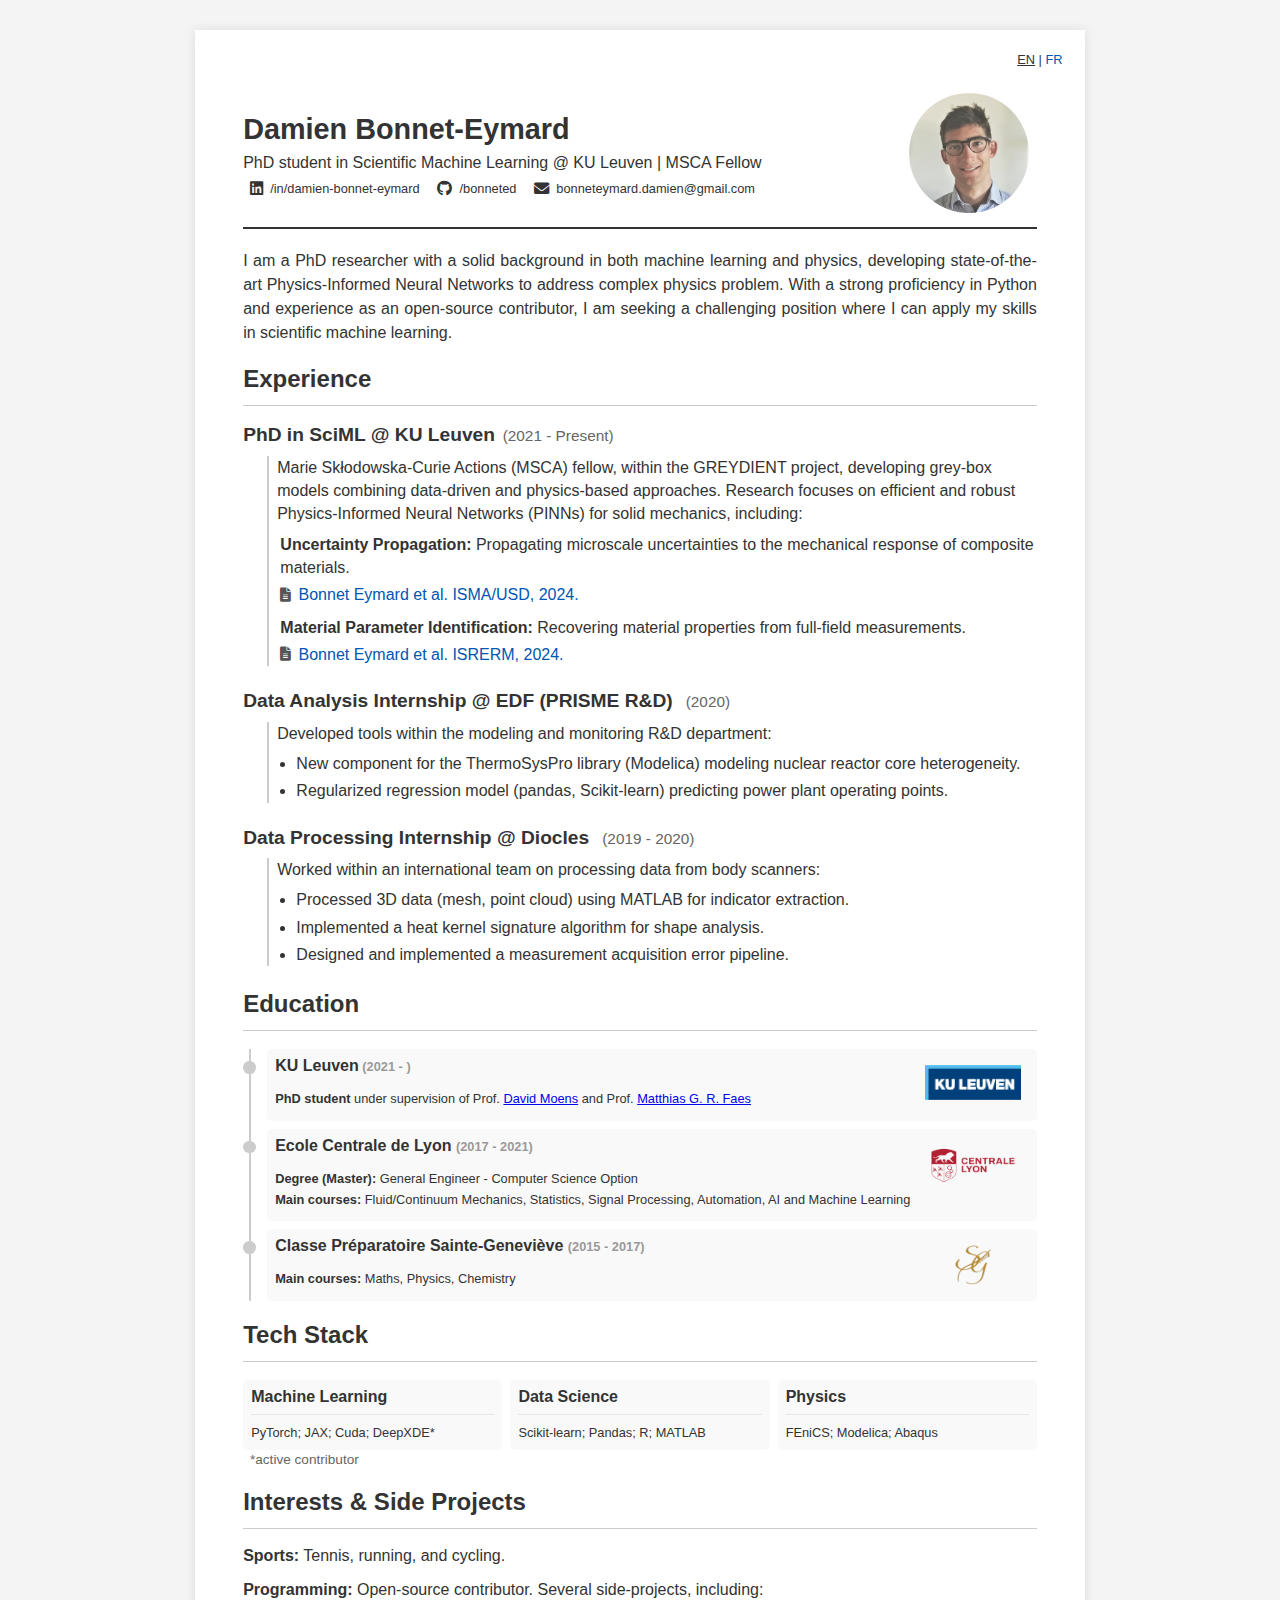
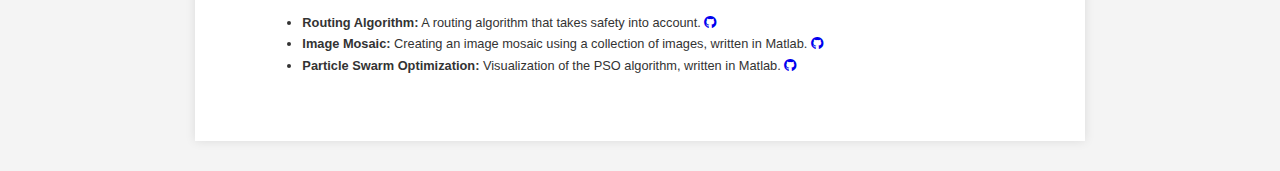
==== index.html @ 79201d83 "change to index" ====
<!DOCTYPE html>
<html lang="en">
<head>
  <meta charset="UTF-8">
  <meta name="viewport" content="width=device-width, initial-scale=1">
  <title>Damien BE – Resume</title>
  <!-- Font Awesome for icons -->
  <link rel="stylesheet" href="https://cdnjs.cloudflare.com/ajax/libs/font-awesome/6.0.0/css/all.min.css">
  <link rel="stylesheet" href="resume.css">
</head>
<body>
  <div class="container">
    <div class="lang-switch">
        <span class="active-lang">EN</span>
        <span> | </span>
        <a class="other-lang" href="resume_fr.html" title="Français">FR</a>
    </div>

    <!-- Header with General Info and Profile -->
    <header>
      <div class="general-info">
        <h1>Damien Bonnet-Eymard</h1>
        <p>PhD student in Scientific Machine Learning @ KU Leuven | MSCA Fellow</p>
        <div class="contact">
            <a href="https://www.linkedin.com/in/damien-bonnet-eymard/" target="_blank" title="LinkedIn">
              <i class="fab fa-linkedin"></i>
              /in/damien-bonnet-eymard
            </a>
            <a href="https://github.com/bonneted" target="_blank" title="GitHub">
              <i class="fab fa-github"></i>
              /bonneted
            </a>
            <a href="mailto:bonneteymard.damien@gmail.com" title="Email">
              <i class="fas fa-envelope"></i>
              bonneteymard.damien@gmail.com
            </a>
            <!-- <a class="website-link" href="mailto:bonneteymard.damien@gmail.com" title="Email">
                <i class="fas fa-globe"></i>
                bonneted.github.io/resume
            </a> -->
        </div>
      </div>

      <div class="profile">
        <img src="icon/profile.jpeg" alt="Damien's Profile Picture">
      </div>
    </header>

    <!-- Summary Section -->
    <section class="summary">
      <p>
        I am a PhD researcher with a solid background in both machine learning and physics, developing state-of-the-art Physics-Informed Neural Networks to address complex physics problem. 
        With a strong proficiency in Python and experience as an open-source contributor, I am seeking a challenging position where I can apply my skills in scientific machine learning. 
      </p>
    </section>

    <!-- Experience Section -->
    <section class="experience">
        <h2>Experience</h2>
  
        <div class="job-entry phd-entry">
          <h3>PhD in SciML @ KU Leuven<span>(2021 - Present)</span></h3>
          <div class="job-content">
              <p>Marie Skłodowska-Curie Actions (MSCA) fellow, within the GREYDIENT project, developing grey-box models combining data-driven and physics-based approaches. Research focuses on efficient and robust Physics-Informed Neural Networks (PINNs) for solid mechanics, including:</p>
              <ul class="subsections">
                  <li>
                      <p><strong>Uncertainty Propagation:</strong> Propagating microscale uncertainties to the mechanical response of composite materials.</p>
                      <p class="publication">
                          <a href="https://doi.org/10.5281/zenodo.13907104" target="_blank" title="Bonnet Eymard, Damien, et al. 'Physics-Informed Neural Networks to Propagate Random Field Properties of Composite Materials.' ISMA/USD 2024.">
                              <i class="fas fa-file-alt"></i> Bonnet Eymard et al. ISMA/USD, 2024.
                          </a>
                      </p>
                  </li>
                  <li>
                      <p><strong>Material Parameter Identification:</strong> Recovering material properties from full-field measurements.</p>
                       <p class="publication">
                          <a href="https://doi.org/10.5281/zenodo.14039660" target="_blank" title="Bonnet Eymard, Damien, et al. 'Separable Physics-Informed Neural Networks for Robust Inverse Quantification in Solid Mechanics.' ISRERM, 2024.">
                             <i class="fas fa-file-alt"></i> Bonnet Eymard et al. ISRERM, 2024.
                          </a>
                      </p>
                  </li>
              </ul>
          </div>
        </div>
  
        <div class="job-entry">
          <h4>Data Analysis Internship @ EDF (PRISME R&D) <span>(2020)</span></h4>
          <div class="job-content">
              <p>Developed tools within the modeling and monitoring R&D department:</p>
              <ul>
                  <li>New component for the ThermoSysPro library (Modelica) modeling nuclear reactor core heterogeneity.</li>
                  <li>Regularized regression model (pandas, Scikit-learn) predicting power plant operating points.</li>
              </ul>
          </div>
        </div>
  
        <div class="job-entry">
          <h4>Data Processing Internship @ Diocles <span>(2019 - 2020)</span></h4>
          <div class="job-content">
               <p>Worked within an international team on processing data from body scanners:</p>
              <ul>
                  <li>Processed 3D data (mesh, point cloud) using MATLAB for indicator extraction.</li>
                  <li>Implemented a heat kernel signature algorithm for shape analysis.</li>
                  <li>Designed and implemented a measurement acquisition error pipeline.</li>
              </ul>
          </div>
        </div>
      </section>

    <!-- Education Section -->
    <section class="education">
        <h2>Education</h2>
        <ul class="timeline">
          <li>
            <div class="timeline-icon">
            </div>
            <div class="timeline-content">
                <img src="icon/kuleuven.png" alt="KU Leuven">
               <h3>KU Leuven<span> (2021 - )</span></h3>
               <p><strong>PhD student</strong> under supervision of Prof. <a href="https://www.kuleuven.be/wieiswie/en/person/00012025" target="_blank" title="David Moens">David Moens</a> and Prof. <a href="https://lre.mb.tu-dortmund.de/institute/staff/matthias-faes/" target="_blank" title="Matthias G. R. Faes">Matthias G. R. Faes</a></p>
            </div>
          </li>
          <li>
            <div class="timeline-icon">
            </div>
            <div class="timeline-content">
                <img src="icon/ecl.png" alt="Ecole Centrale de Lyon">
               <h3> Ecole Centrale de Lyon <span>(2017 - 2021)</span> </h3>
               <p><strong>Degree (Master):</strong> General Engineer - Computer Science Option</p>
               <p>
                 <strong>Main courses:</strong> Fluid/Continuum Mechanics, Statistics, Signal Processing, Automation, AI and Machine Learning
               </p>
            </div>
          </li>
          <li>
            <div class="timeline-icon">
            </div>
            <div class="timeline-content">
                <img src="icon/BJ.png" alt="Ginette">
               <h3>Classe Préparatoire Sainte-Geneviève <span>(2015 - 2017)</span></h3>
               <p>
                <strong>Main courses:</strong> Maths, Physics, Chemistry
              </p>
            </div>
          </li>
        </ul>
      </section>

    <!-- Tech Stack Section (Updated Skills) -->
    <section class="tech-stack">
        <h2>Tech Stack</h2>
        <div class="tech-container">
          <div class="tech-category">
            <h3>Machine Learning</h3>
            <p>PyTorch; JAX; Cuda; DeepXDE*</p>
          </div>
          <div class="tech-category">
            <h3>Data Science</h3>
            <p>Scikit-learn; Pandas; R; MATLAB</p>
          </div>
          <div class="tech-category">
            <h3>Physics</h3>
            <p>FEniCS; Modelica; Abaqus</p>
          </div>
          <!-- <div class="tech-category">
            <h3>Web Dev</h3>
            <p>HTML/CSS/JavaScript; Django/Flask</p>
          </div>
          <div class="tech-category">
            <h3>DevOps &amp; Tools</h3>
            <p>Windows/Linux (WSL); VSCode; Docker; Conda; GIT</p>
          </div> -->
        </div>
        <span class="note">*active contributor</span>
      </section>


    <!-- Interests and Side Projects Section -->
    <section class="interests">
      <h2>Interests &amp; Side Projects</h2>
      <p>
        <strong>Sports:</strong> Tennis, running, and cycling.
      </p>
      <p>
        <strong>Programming:</strong> Open-source contributor. Several side-projects, including:
      </p>
      <div class="side-projects">
        <ul>
        <!-- <li>
        <strong>Contributing to DeepXDE:</strong> A deep learning library for solving differential equations. 
        <a href="https://github.com/lululxvi/deepxde" target="_blank" title="View DeepXDE on GitHub">
            <i class="fab fa-github"></i>
        </a>
        </li> -->
        <li>
        <strong>Routing Algorithm:</strong> A routing algorithm that takes safety into account.
        <a href="https://github.com/bonneted/safe_map" target="_blank" title="View Routing Algorithm on GitHub">
            <i class="fab fa-github"></i>
        </a>
        </li>
          <li>
            <strong>Image Mosaic:</strong> Creating an image mosaic using a collection of images, written in Matlab.
            <a href="https://github.com/bonneted/image_mosaic/" target="_blank" title="View Image Mosaic on GitHub">
              <i class="fab fa-github"></i>
            </a>
          </li>
          <li>
            <strong>Particle Swarm Optimization:</strong> Visualization of the PSO algorithm, written in Matlab.
            <a href="https://github.com/bonneted/heuristique" target="_blank" title="View Particle Swarm Optimization on GitHub">
              <i class="fab fa-github"></i>
            </a>
          </li>
        </ul>
      </div>
    </section>
  </div>
</body>
</html>
---- resume.css ----
body {
  font-family: "Arial", sans-serif;
  background-color: #f4f4f4;
  margin: 0;
  padding: 0;
  color: #333;
}

.container {
  width: 21cm;
  margin: 30px auto;
  background: #fff;
  box-shadow: 0 0 10px rgba(0, 0, 0, 0.1);
  padding: 3em;
}

.lang-switch {
  text-align: right;
  font-size: 0.8em;
  margin-bottom: 2em;
  margin-top: -2em;
  margin-right: -2em;
}
.lang-switch .active-lang {
  text-decoration: underline;
  color: #333;
  cursor: default;
}
.lang-switch a.other-lang {
  text-decoration: none;
  color: #0056b3;
}
.lang-switch a.other-lang:hover {
  text-decoration: underline;
  color: #003d80;
}

header {
  display: flex;
  justify-content: space-between;
  align-items: center;
  border-bottom: 2px solid #333;
  padding-bottom: 10px;
  margin-bottom: 20px;
}
header .general-info h1 {
  margin: 0;
  font-size: 1.8em;
}
header .general-info p {
  font-size: 1em;
  margin: 0.5em 0 0 0;
}
header .general-info .contact {
  margin-top: 0.5em;
}
header .general-info .contact a {
  text-decoration: none;
  color: #333;
  margin: 0 0.5em;
  font-size: 0.8em;
  transition: color 0.3s ease;
  display: inline-flex;
  align-items: center;
}
header .general-info .contact a i {
  font-size: 1.2em;
  margin-right: 0.5em;
}
header .general-info .contact a:hover {
  color: #0073b1;
}
header .profile {
  margin-right: 0.5em;
}
header .profile img {
  border-radius: 50%;
  width: 120px;
  height: 120px;
}

section {
  margin-bottom: 20px;
}
section h2 {
  color: #333;
  border-bottom: 1px solid #ccc;
  padding-bottom: 0.5em;
  margin-bottom: 0.75em;
  font-size: 1.5em;
}

.summary {
  line-height: 1.5;
  margin-bottom: 20px;
  text-align: justify;
}

.experience {
  margin-bottom: 20px;
}
.experience .job-entry {
  margin-bottom: 1.5em;
  position: relative;
}
.experience .job-entry h3, .experience .job-entry h4 {
  margin: 0 0 0.5em 0;
  font-size: 1.2em;
  color: #333;
}
.experience .job-entry h3 span, .experience .job-entry h4 span {
  font-size: 0.8em;
  color: #666666;
  margin-left: 0.5em;
  font-weight: normal;
}
.experience .job-entry.phd-entry h3 {
  font-size: 1.2em;
}
.experience .job-entry .job-content {
  margin-left: 1.5em;
  padding-left: 0.5em;
  border-left: 2px solid #ccc;
}
.experience .job-entry .job-content p {
  margin: 0.2em 0 0.5em;
  line-height: 1.45;
  font-size: 1em;
}
.experience .job-entry .job-content ul {
  margin: 0.3em 0 0.8em;
  padding-left: 1.2em;
  font-size: 1em;
}
.experience .job-entry .job-content ul li {
  margin-bottom: 0.3em;
  line-height: 1.4;
}
.experience .job-entry .job-content h4 {
  font-size: 1em;
  font-weight: bold;
  color: #1a1a1a;
  margin: 0.8em 0 0.3em;
}
.experience .job-entry .job-content ul.subsections {
  list-style: none;
  padding-left: 0.2em;
  margin-top: 0.2em;
}
.experience .job-entry .job-content ul.subsections li {
  margin-bottom: 0.6em;
}
.experience .job-entry .job-content ul.subsections li p {
  margin: 0 0 0.2em;
}
.experience .job-entry .publication {
  font-size: 0.85em;
  margin-top: 0.1em;
}
.experience .job-entry .publication a {
  text-decoration: none;
  color: #0056b3;
  display: inline-flex;
  align-items: center;
}
.experience .job-entry .publication a:hover {
  text-decoration: underline;
  color: #003d80;
}
.experience .job-entry .publication a i {
  margin-right: 0.5em;
  color: #555;
  font-size: 0.9em;
}

.education ul.timeline {
  list-style: none;
  padding: 0;
  position: relative;
}
.education ul.timeline:before {
  content: "";
  position: absolute;
  left: calc(0.4em - 1px);
  top: 0;
  bottom: 0;
  width: 2px;
  background: #ccc;
}
.education ul.timeline li {
  margin-bottom: 0.5em;
  position: relative;
  padding-left: 1.5em;
}
.education ul.timeline li .timeline-icon {
  position: absolute;
  left: 0;
  top: 0.75em;
  width: 0.8em;
  height: 0.8em;
  background: #ccc;
  border-radius: 50%;
}
.education ul.timeline li .timeline-content {
  background: #f9f9f9;
  padding: 0.5em;
  border-radius: 5px;
}
.education ul.timeline li .timeline-content h3 {
  margin-top: 0;
  font-size: 1em;
}
.education ul.timeline li .timeline-content span {
  font-size: 0.8em;
  color: #999999;
}
.education ul.timeline li .timeline-content p {
  margin: 0.5em 0;
  font-size: 0.8em;
}
.education ul.timeline li .timeline-content img {
  width: 6em;
  max-height: 2.5em;
  -o-object-fit: contain;
     object-fit: contain;
  display: flex;
  position: absolute;
  right: 1em;
  top: 1em;
}

.tech-stack .tech-container {
  display: flex;
  flex-wrap: wrap;
  gap: 0.5em;
}
.tech-stack .tech-container .tech-category {
  flex: 1;
  min-width: 200px;
  background: #f9f9f9;
  padding: 0.5em;
  border-radius: 5px;
}
.tech-stack .tech-container .tech-category h3 {
  margin-top: 0;
  font-size: 1em;
  border-bottom: 1px solid #e6e6e6;
  padding-bottom: 0.5em;
  margin-bottom: 0.5em;
}
.tech-stack .tech-container .tech-category p {
  margin: 0;
  font-size: 0.8em;
  line-height: 1.5;
}
.tech-stack .note {
  font-size: 0.85em;
  color: #666666;
  margin-left: 0.5em;
}

.interests p {
  margin: 0 0 0.5em;
}
.interests p strong {
  display: inline-block;
  margin-bottom: 0.5em;
}
.interests .side-projects ul {
  font-size: 0.8em;
  list-style-type: disc;
  margin: 0;
  margin-left: 1.5em;
}
.interests .side-projects ul li {
  margin-bottom: 0.5em;
}

@media (max-width: 920px) {
  .container {
    width: 90%;
  }
  header .profile {
    margin-top: 1em;
    align-self: center;
  }
}
/* Hide elements not needed in print */
@media print {
  a[href]:after {
    content: "";
  }
  header {
    justify-content: space-between;
  }
  /* Optionally adjust the container's width and padding if needed for print */
  .container {
    width: 100%;
    padding: 0;
    margin: 0;
    margin-top: -1cm;
    box-shadow: none;
    background: transparent;
    background-color: #fff;
  }
  body {
    width: 21cm;
    margin: 0;
    padding: 0;
    background: #fff;
  }
  .education {
    -moz-column-break-before: page;
         break-before: page;
  }
}/*# sourceMappingURL=resume.css.map */
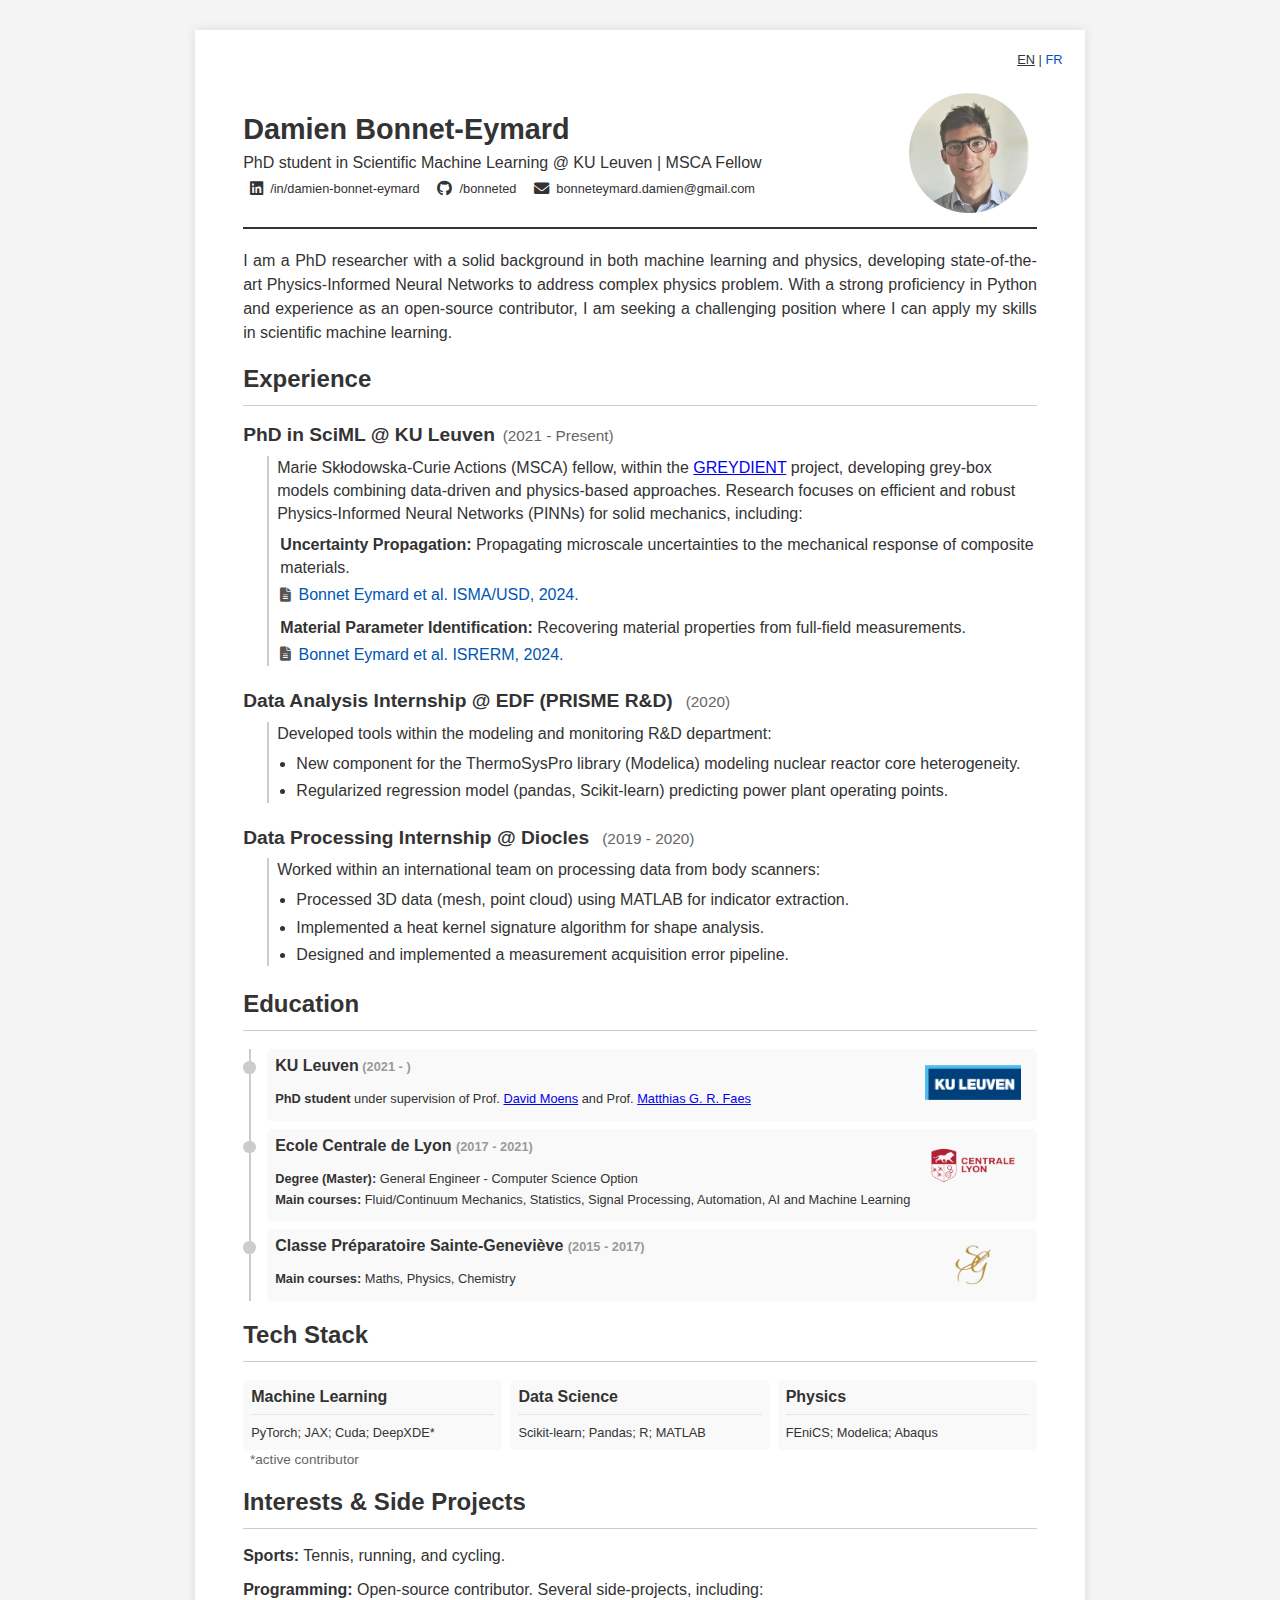
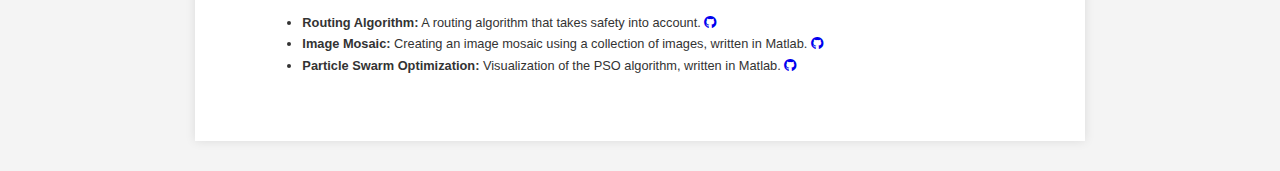
==== commit c29d11fc: "add Greydient link" ====
--- a/index.html
+++ b/index.html
@@ -13,7 +13,7 @@
     <div class="lang-switch">
         <span class="active-lang">EN</span>
         <span> | </span>
-        <a class="other-lang" href="resume_fr.html" title="Français">FR</a>
+        <a class="other-lang" href="index_fr.html" title="Français">FR</a>
     </div>
 
     <!-- Header with General Info and Profile -->
@@ -61,7 +61,7 @@
         <div class="job-entry phd-entry">
           <h3>PhD in SciML @ KU Leuven<span>(2021 - Present)</span></h3>
           <div class="job-content">
-              <p>Marie Skłodowska-Curie Actions (MSCA) fellow, within the GREYDIENT project, developing grey-box models combining data-driven and physics-based approaches. Research focuses on efficient and robust Physics-Informed Neural Networks (PINNs) for solid mechanics, including:</p>
+              <p>Marie Skłodowska-Curie Actions (MSCA) fellow, within the <a href="https://www.greydient.eu/" title="GREYDIENT">GREYDIENT</a> project, developing grey-box models combining data-driven and physics-based approaches. Research focuses on efficient and robust Physics-Informed Neural Networks (PINNs) for solid mechanics, including:</p>
               <ul class="subsections">
                   <li>
                       <p><strong>Uncertainty Propagation:</strong> Propagating microscale uncertainties to the mechanical response of composite materials.</p>
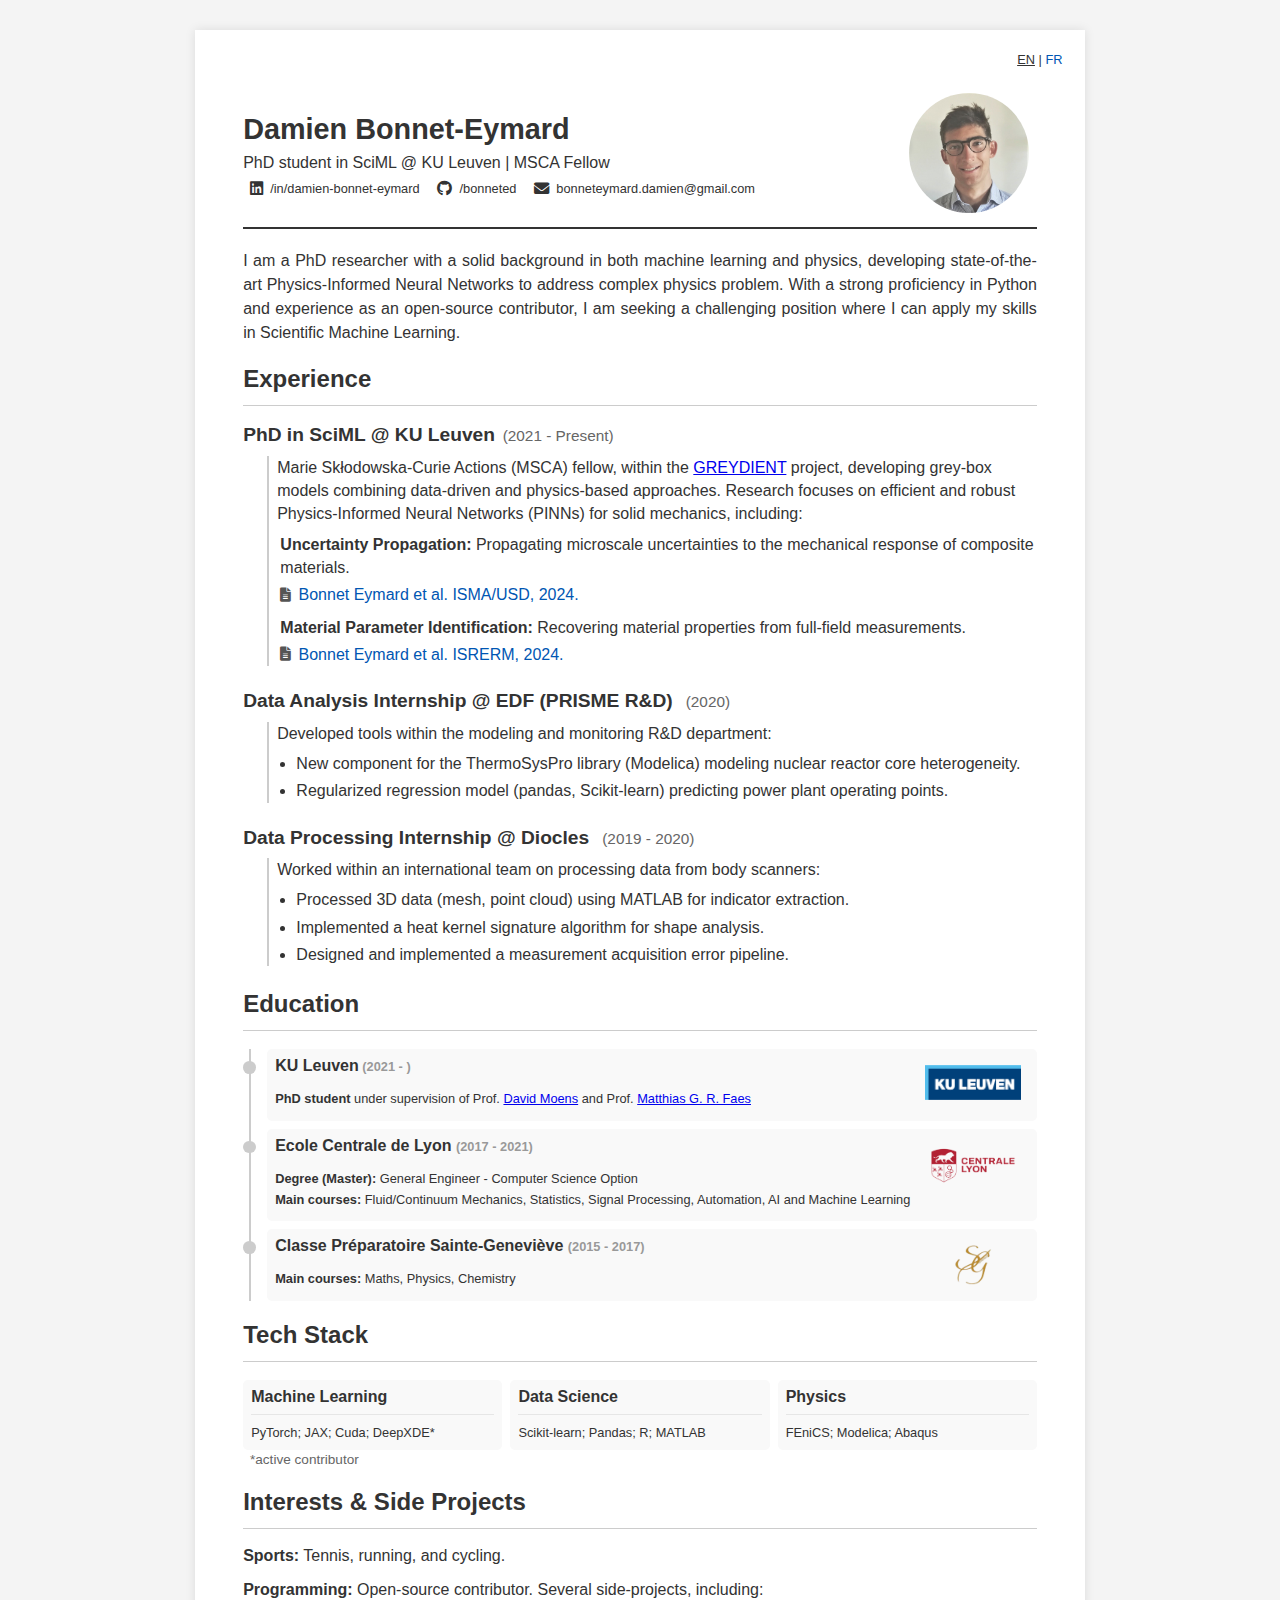
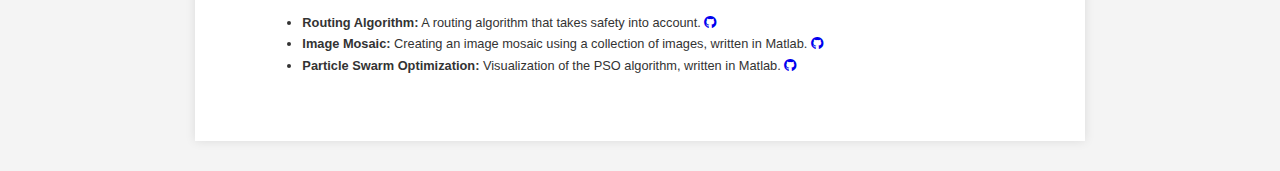
==== commit 3c50faeb: "responsivity" ====
--- a/index.html
+++ b/index.html
@@ -20,7 +20,7 @@
     <header>
       <div class="general-info">
         <h1>Damien Bonnet-Eymard</h1>
-        <p>PhD student in Scientific Machine Learning @ KU Leuven | MSCA Fellow</p>
+        <p>PhD student in SciML @ KU Leuven | MSCA Fellow</p>
         <div class="contact">
             <a href="https://www.linkedin.com/in/damien-bonnet-eymard/" target="_blank" title="LinkedIn">
               <i class="fab fa-linkedin"></i>
@@ -34,10 +34,6 @@
               <i class="fas fa-envelope"></i>
               bonneteymard.damien@gmail.com
             </a>
-            <!-- <a class="website-link" href="mailto:bonneteymard.damien@gmail.com" title="Email">
-                <i class="fas fa-globe"></i>
-                bonneted.github.io/resume
-            </a> -->
         </div>
       </div>
 
@@ -50,7 +46,7 @@
     <section class="summary">
       <p>
         I am a PhD researcher with a solid background in both machine learning and physics, developing state-of-the-art Physics-Informed Neural Networks to address complex physics problem. 
-        With a strong proficiency in Python and experience as an open-source contributor, I am seeking a challenging position where I can apply my skills in scientific machine learning. 
+        With a strong proficiency in Python and experience as an open-source contributor, I am seeking a challenging position where I can apply my skills in Scientific Machine Learning. 
       </p>
     </section>
 
--- a/resume.css
+++ b/resume.css
@@ -277,12 +277,26 @@
 }
 
 @media (max-width: 920px) {
+  body {
+    font-size: 0.8em;
+    width: 100%;
+    padding: 1em;
+    background-color: #f4f4f4;
+  }
   .container {
-    width: 90%;
+    width: calc(100% - 8em);
+    margin: 0;
   }
   header .profile {
     margin-top: 1em;
     align-self: center;
+  }
+  header .profile img {
+    width: 80px;
+    height: 80px;
+  }
+  .education ul.timeline li .timeline-content img {
+    display: none;
   }
 }
 /* Hide elements not needed in print */
@@ -298,7 +312,7 @@
     width: 100%;
     padding: 0;
     margin: 0;
-    margin-top: -1cm;
+    margin-top: -1.5cm;
     box-shadow: none;
     background: transparent;
     background-color: #fff;
@@ -313,4 +327,7 @@
     -moz-column-break-before: page;
          break-before: page;
   }
+  .website-link {
+    visibility: visible !important;
+  }
 }/*# sourceMappingURL=resume.css.map */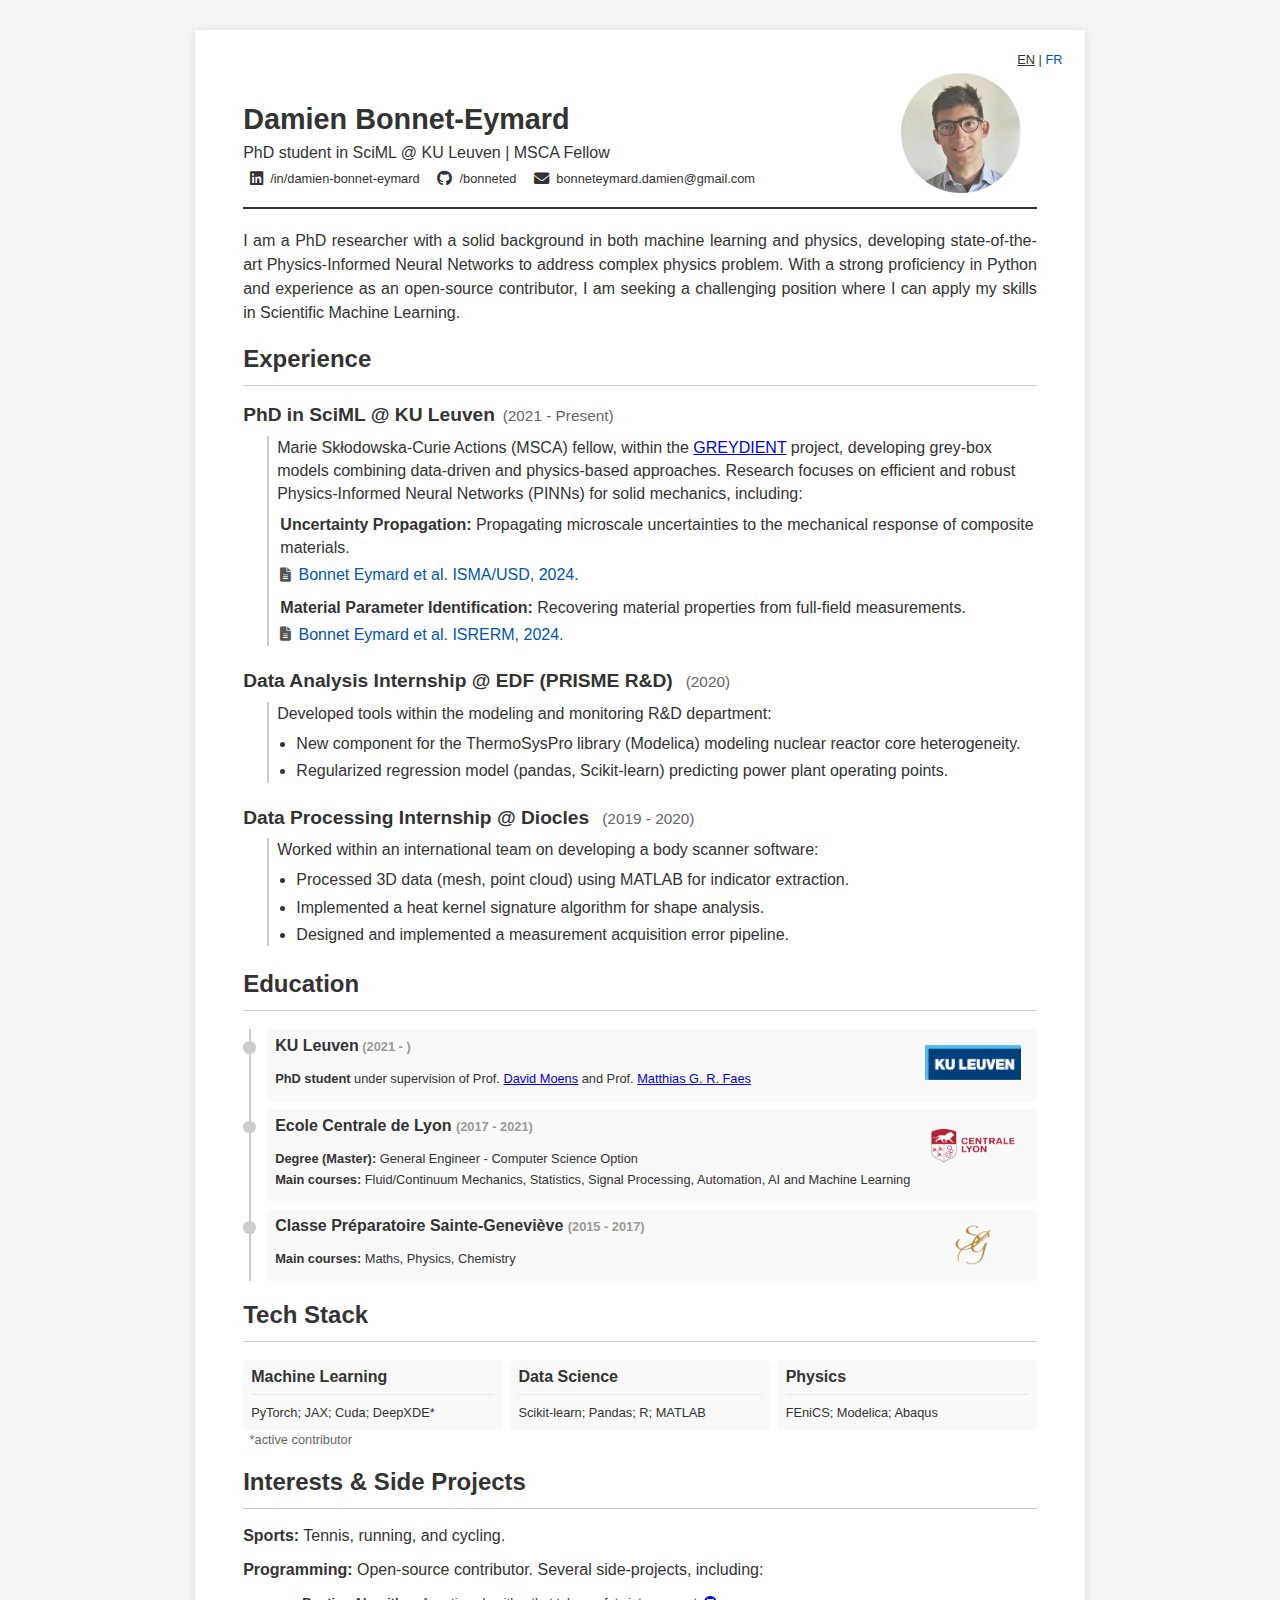
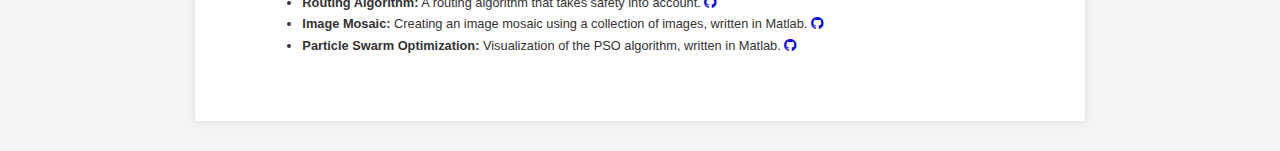
==== commit 05427da7: "update responsive" ====
--- a/index.html
+++ b/index.html
@@ -93,7 +93,7 @@
         <div class="job-entry">
           <h4>Data Processing Internship @ Diocles <span>(2019 - 2020)</span></h4>
           <div class="job-content">
-               <p>Worked within an international team on processing data from body scanners:</p>
+               <p>Worked within an international team on developing a body scanner software:</p>
               <ul>
                   <li>Processed 3D data (mesh, point cloud) using MATLAB for indicator extraction.</li>
                   <li>Implemented a heat kernel signature algorithm for shape analysis.</li>
--- a/resume.css
+++ b/resume.css
@@ -77,6 +77,9 @@
   border-radius: 50%;
   width: 120px;
   height: 120px;
+  margin-top: -20px;
+  margin-right: 0.5em;
+  margin-left: 0.5em;
 }
 
 section {
@@ -154,7 +157,7 @@
   margin: 0 0 0.2em;
 }
 .experience .job-entry .publication {
-  font-size: 0.85em;
+  font-size: 0.8em;
   margin-top: 0.1em;
 }
 .experience .job-entry .publication a {
@@ -254,7 +257,7 @@
   line-height: 1.5;
 }
 .tech-stack .note {
-  font-size: 0.85em;
+  font-size: 0.8em;
   color: #666666;
   margin-left: 0.5em;
 }
@@ -280,12 +283,14 @@
   body {
     font-size: 0.8em;
     width: 100%;
-    padding: 1em;
     background-color: #f4f4f4;
+    margin: 0;
+    padding: 0;
   }
   .container {
-    width: calc(100% - 8em);
+    width: calc(100% - 4.2em);
     margin: 0;
+    padding: 2.1em;
   }
   header .profile {
     margin-top: 1em;
@@ -294,6 +299,7 @@
   header .profile img {
     width: 80px;
     height: 80px;
+    margin-top: -40px;
   }
   .education ul.timeline li .timeline-content img {
     display: none;
@@ -312,12 +318,13 @@
     width: 100%;
     padding: 0;
     margin: 0;
-    margin-top: -1.5cm;
+    margin-top: -1cm;
     box-shadow: none;
     background: transparent;
     background-color: #fff;
   }
   body {
+    font-size: 1em;
     width: 21cm;
     margin: 0;
     padding: 0;
@@ -327,7 +334,9 @@
     -moz-column-break-before: page;
          break-before: page;
   }
-  .website-link {
-    visibility: visible !important;
+  header .profile img {
+    width: 110px;
+    height: 110px;
+    margin-top: -15px;
   }
 }/*# sourceMappingURL=resume.css.map */